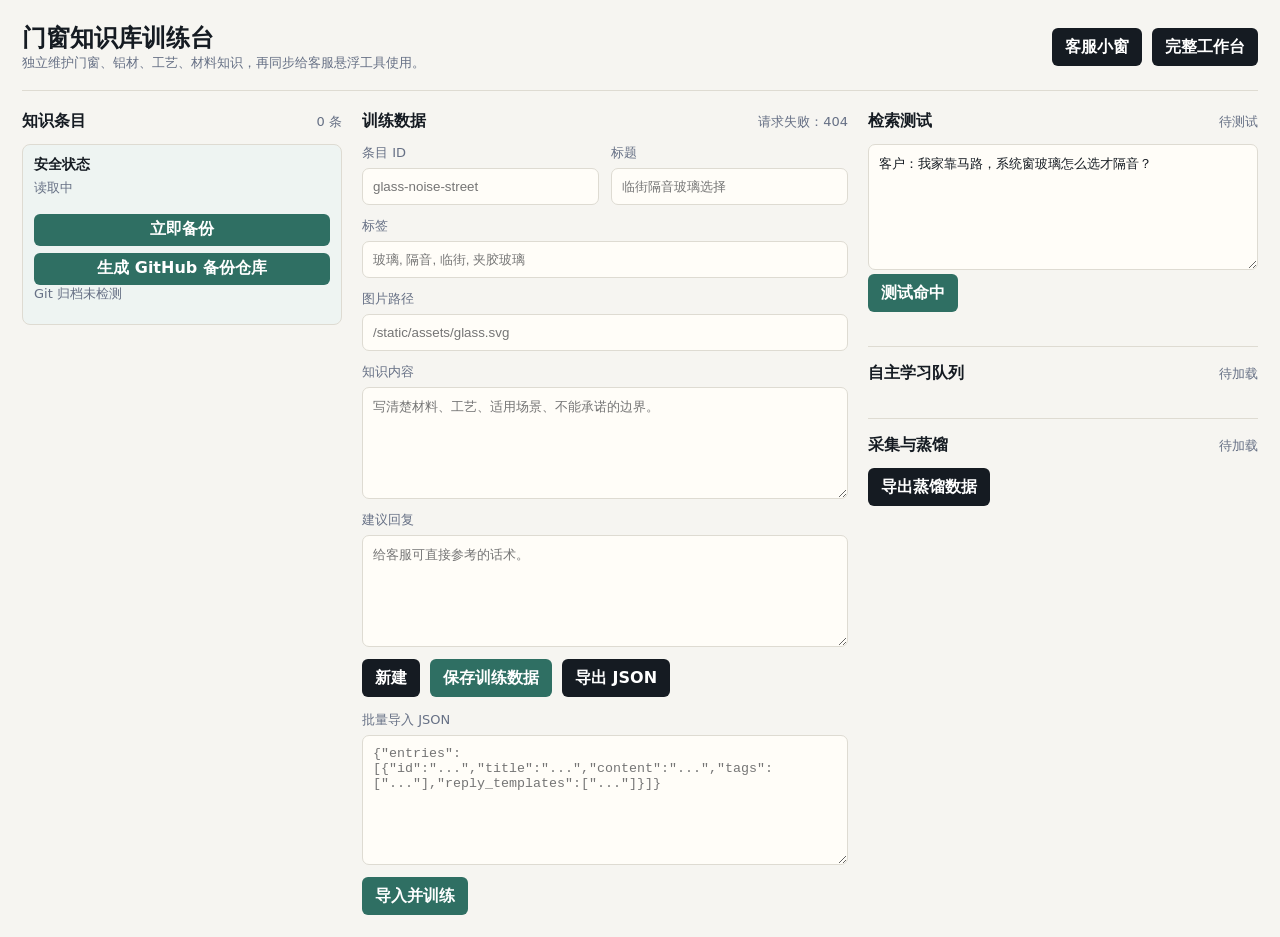
==== static/kb_trainer.html @ 3c10f02a "Update to Gemini Intelligent Version: RAG, Comment Section Collection, and Auto-Learning" ====
<!doctype html>
<html lang="zh-CN">
  <head>
    <meta charset="utf-8" />
    <meta name="viewport" content="width=device-width, initial-scale=1" />
    <title>门窗知识库训练台</title>
    <link rel="icon" href="/static/assets/favicon.svg" type="image/svg+xml" />
    <link rel="stylesheet" href="/static/kb_trainer.css" />
  </head>
  <body>
    <main class="trainer-shell">
      <header class="trainer-header">
        <div>
          <h1>门窗知识库训练台</h1>
          <p>独立维护门窗、铝材、工艺、材料知识，再同步给客服悬浮工具使用。</p>
        </div>
        <nav>
          <a href="/overlay">客服小窗</a>
          <a href="/">完整工作台</a>
        </nav>
      </header>

      <section class="trainer-grid">
        <aside class="entry-list">
          <div class="section-head">
            <h2>知识条目</h2>
            <span id="entryCount">0 条</span>
          </div>
          <div class="safety-box">
            <strong>安全状态</strong>
            <p id="kbStatus">读取中</p>
            <button id="backupBtn">立即备份</button>
            <button id="githubBackupBtn">生成 GitHub 备份仓库</button>
            <p id="githubStatus">Git 归档未检测</p>
          </div>
          <div id="entryList"></div>
        </aside>

        <section class="editor">
          <div class="section-head">
            <h2>训练数据</h2>
            <span id="saveStatus">未保存</span>
          </div>
          <div class="form-grid">
            <label>条目 ID<input id="entryId" placeholder="glass-noise-street" /></label>
            <label>标题<input id="entryTitle" placeholder="临街隔音玻璃选择" /></label>
            <label class="wide">标签<input id="entryTags" placeholder="玻璃, 隔音, 临街, 夹胶玻璃" /></label>
            <label class="wide">图片路径<input id="entryImage" placeholder="/static/assets/glass.svg" /></label>
            <label class="wide">知识内容<textarea id="entryContent" placeholder="写清楚材料、工艺、适用场景、不能承诺的边界。"></textarea></label>
            <label class="wide">建议回复<textarea id="entryReply" placeholder="给客服可直接参考的话术。"></textarea></label>
          </div>
          <div class="action-row">
            <button id="newBtn">新建</button>
            <button id="saveBtn">保存训练数据</button>
            <button id="exportBtn">导出 JSON</button>
          </div>
          <label class="import-box">
            批量导入 JSON
            <textarea id="importJson" placeholder='{"entries":[{"id":"...","title":"...","content":"...","tags":["..."],"reply_templates":["..."]}]}'></textarea>
          </label>
          <div class="action-row">
            <button id="importBtn">导入并训练</button>
          </div>
        </section>

        <aside class="tester">
          <div class="section-head">
            <h2>检索测试</h2>
            <span id="testStatus">待测试</span>
          </div>
          <textarea id="testQuery">客户：我家靠马路，系统窗玻璃怎么选才隔音？</textarea>
          <button id="testBtn">测试命中</button>
          <div id="testResults" class="results"></div>
          <div class="section-head learning-head">
            <h2>自主学习队列</h2>
            <span id="learningStatus">待加载</span>
          </div>
          <div id="learningList" class="results"></div>
          <div class="section-head learning-head">
            <h2>采集与蒸馏</h2>
            <span id="interactionStatus">待加载</span>
          </div>
          <button id="exportDistillBtn">导出蒸馏数据</button>
          <div id="interactionList" class="results"></div>
        </aside>
      </section>
    </main>
    <script src="/static/kb_trainer.js"></script>
  </body>
</html>
---- static/kb_trainer.css ----
:root {
  --bg: #f6f5f1;
  --surface: #fff;
  --paper: #fffdf8;
  --ink: #151b22;
  --muted: #667085;
  --line: #dedbd2;
  --accent: #c94f3d;
  --green: #2f6f63;
}

* { box-sizing: border-box; }

body {
  background: var(--bg);
  color: var(--ink);
  font-family: Inter, ui-sans-serif, system-ui, -apple-system, BlinkMacSystemFont, "Segoe UI", sans-serif;
  margin: 0;
}

button,
a {
  align-items: center;
  background: var(--ink);
  border: 0;
  border-radius: 6px;
  color: #fff;
  cursor: pointer;
  display: inline-flex;
  font: inherit;
  font-weight: 700;
  justify-content: center;
  min-height: 38px;
  padding: 0 13px;
  text-decoration: none;
}

button:hover,
a:hover { background: var(--accent); }

.trainer-shell {
  min-height: 100vh;
  padding: 22px;
}

.trainer-header {
  align-items: center;
  border-bottom: 1px solid var(--line);
  display: flex;
  gap: 18px;
  justify-content: space-between;
  padding-bottom: 18px;
}

h1, h2, p { margin: 0; }
h1 { font-size: 24px; letter-spacing: 0; }
h2 { font-size: 16px; }
p, span { color: var(--muted); font-size: 13px; }

nav,
.action-row {
  display: flex;
  gap: 10px;
}

.trainer-grid {
  display: grid;
  gap: 20px;
  grid-template-columns: minmax(250px, 320px) minmax(420px, 1fr) minmax(300px, 390px);
  padding-top: 20px;
}

.section-head {
  align-items: center;
  display: flex;
  justify-content: space-between;
  margin-bottom: 12px;
}

#entryList {
  display: grid;
  gap: 9px;
}

.safety-box {
  background: #eef4f2;
  border: 1px solid var(--line);
  border-radius: 8px;
  margin-bottom: 12px;
  padding: 11px;
}

.safety-box strong {
  display: block;
  font-size: 14px;
  margin-bottom: 5px;
}

.safety-box p {
  line-height: 1.45;
  margin-bottom: 9px;
}

.safety-box button {
  background: var(--green);
  margin-top: 7px;
  min-height: 32px;
  width: 100%;
}

.entry-button {
  background: var(--surface);
  border: 1px solid var(--line);
  color: var(--ink);
  display: block;
  height: auto;
  padding: 11px;
  text-align: left;
  width: 100%;
}

.entry-button:hover,
.entry-button.active {
  background: #fff7ed;
  border-color: var(--accent);
}

.entry-button strong {
  display: block;
  font-size: 14px;
  margin-bottom: 4px;
}

.entry-button small { color: var(--muted); }

.form-grid {
  display: grid;
  gap: 12px;
  grid-template-columns: 1fr 1fr;
}

label {
  color: var(--muted);
  display: grid;
  font-size: 13px;
  gap: 6px;
}

label.wide,
.import-box { grid-column: 1 / -1; }

input,
textarea {
  background: var(--paper);
  border: 1px solid var(--line);
  border-radius: 7px;
  color: var(--ink);
  font: 14px/1.5 inherit;
  padding: 10px;
  width: 100%;
}

textarea {
  min-height: 112px;
  resize: vertical;
}

.import-box { margin-top: 14px; }
.import-box textarea {
  font-family: ui-monospace, SFMono-Regular, Menlo, Consolas, monospace;
  min-height: 130px;
}

.action-row { margin-top: 12px; }
.action-row button:nth-child(2),
#testBtn,
#importBtn { background: var(--green); }

.tester > textarea { min-height: 126px; }

.results {
  display: grid;
  gap: 10px;
  margin-top: 14px;
}

.learning-head {
  border-top: 1px solid var(--line);
  margin-top: 20px;
  padding-top: 16px;
}

.result-card {
  background: var(--surface);
  border-left: 4px solid var(--accent);
  border-radius: 8px;
  padding: 12px;
}

.result-card strong {
  display: block;
  margin-bottom: 6px;
}

.result-card p {
  color: var(--ink);
  line-height: 1.5;
}

.result-card .learning-actions {
  display: flex;
  gap: 8px;
  margin-top: 10px;
}

.result-card .learning-actions button {
  min-height: 32px;
}

.chips {
  display: flex;
  flex-wrap: wrap;
  gap: 6px;
  margin-top: 8px;
}

.chip {
  background: #ebe7dc;
  border-radius: 999px;
  color: #344054;
  font-size: 12px;
  padding: 3px 8px;
}

@media (max-width: 1080px) {
  .trainer-grid { grid-template-columns: 1fr; }
  .trainer-header { align-items: start; flex-direction: column; }
}
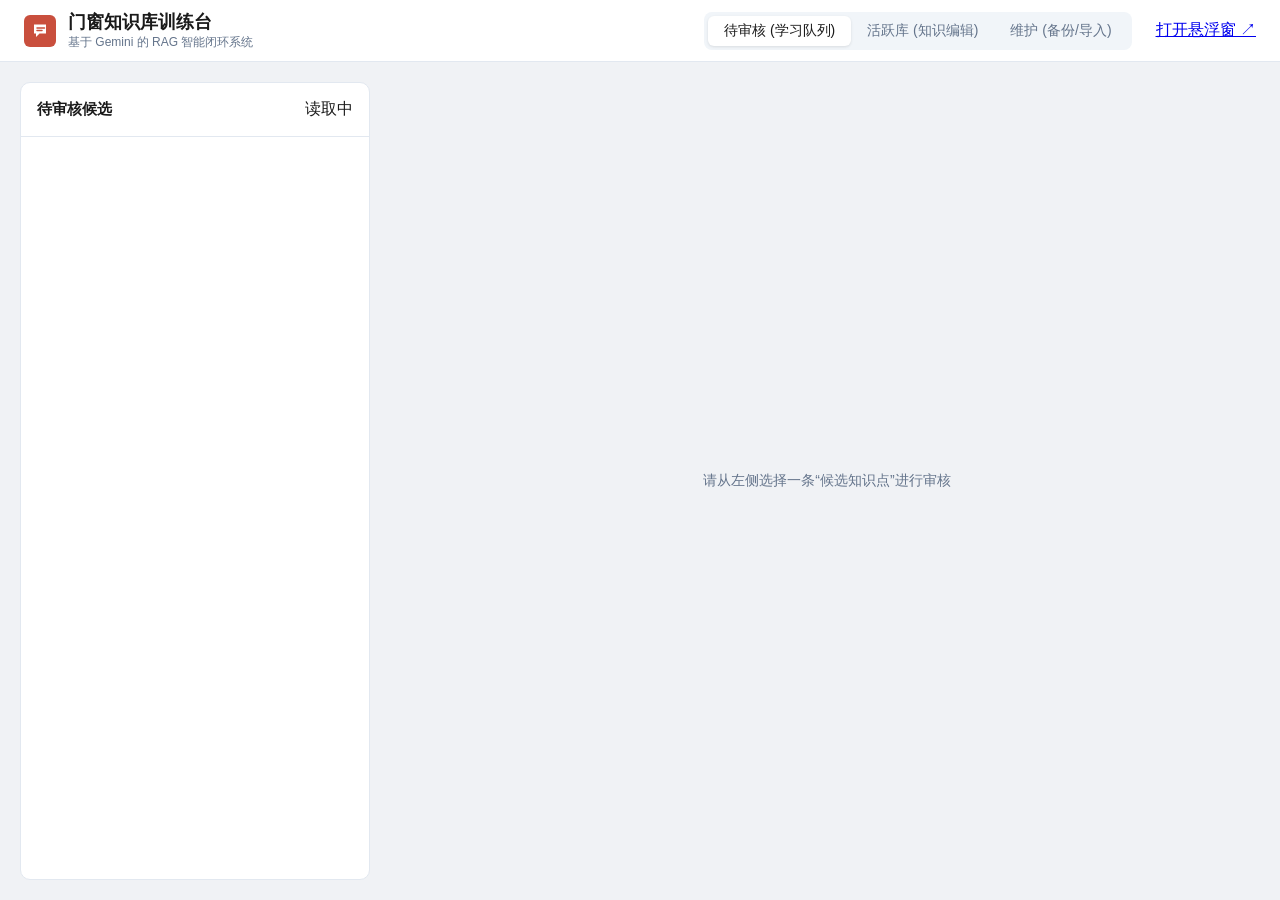
==== commit 9299fab6: "Add multi-modal support for precise window profile brand recognition" ====
--- a/static/kb_trainer.html
+++ b/static/kb_trainer.html
@@ -10,80 +10,131 @@
   <body>
     <main class="trainer-shell">
       <header class="trainer-header">
-        <div>
-          <h1>门窗知识库训练台</h1>
-          <p>独立维护门窗、铝材、工艺、材料知识，再同步给客服悬浮工具使用。</p>
+        <div class="brand">
+          <img src="/static/assets/favicon.svg" width="32" height="32" />
+          <div>
+            <h1>门窗知识库训练台</h1>
+            <p>基于 Gemini 的 RAG 智能闭环系统</p>
+          </div>
         </div>
-        <nav>
-          <a href="/overlay">客服小窗</a>
-          <a href="/">完整工作台</a>
+        <nav class="main-nav">
+          <div class="tabs">
+            <button class="tab-btn active" data-tab="learning">待审核 (学习队列)</button>
+            <button class="tab-btn" data-tab="kb">活跃库 (知识编辑)</button>
+            <button class="tab-btn" data-tab="tools">维护 (备份/导入)</button>
+          </div>
+          <div class="external-links">
+            <a href="/overlay" target="_blank" class="secondary">打开悬浮窗 ↗</a>
+          </div>
         </nav>
       </header>
 
-      <section class="trainer-grid">
-        <aside class="entry-list">
-          <div class="section-head">
-            <h2>知识条目</h2>
-            <span id="entryCount">0 条</span>
-          </div>
-          <div class="safety-box">
-            <strong>安全状态</strong>
-            <p id="kbStatus">读取中</p>
-            <button id="backupBtn">立即备份</button>
-            <button id="githubBackupBtn">生成 GitHub 备份仓库</button>
-            <p id="githubStatus">Git 归档未检测</p>
-          </div>
-          <div id="entryList"></div>
-        </aside>
+      <!-- 1. 学习队列页面 (核心工作流) -->
+      <section id="tab-learning" class="tab-content active">
+        <div class="trainer-grid-two">
+          <aside class="queue-list">
+            <div class="section-head">
+              <h2>待审核候选</h2>
+              <span id="learningStatus">读取中</span>
+            </div>
+            <div id="learningList" class="results scrollable"></div>
+          </aside>
+          
+          <section class="review-focus">
+            <div id="reviewPlaceholder" class="placeholder-msg">请从左侧选择一条“候选知识点”进行审核</div>
+            <div id="reviewEditor" class="editor hidden">
+                <div class="section-head">
+                  <h2>AI 建议详情</h2>
+                  <div class="action-row">
+                    <button id="rejectBtn" class="danger">拒绝</button>
+                    <button id="approveBtn" class="success">采纳进库</button>
+                  </div>
+                </div>
+                <div class="source-bubble">
+                  <strong>用户原文：</strong>
+                  <p id="sourceText"></p>
+                  <small id="learningReason"></small>
+                </div>
+                <div class="form-grid">
+                  <label>标题<input id="revTitle" /></label>
+                  <label class="wide">标签 (逗号分隔)<input id="revTags" /></label>
+                  <label class="wide">知识内容<textarea id="revContent"></textarea></label>
+                  <label class="wide">回复话术建议<textarea id="revReply"></textarea></label>
+                </div>
+            </div>
+          </section>
+        </div>
+      </section>
 
-        <section class="editor">
-          <div class="section-head">
-            <h2>训练数据</h2>
-            <span id="saveStatus">未保存</span>
-          </div>
-          <div class="form-grid">
-            <label>条目 ID<input id="entryId" placeholder="glass-noise-street" /></label>
-            <label>标题<input id="entryTitle" placeholder="临街隔音玻璃选择" /></label>
-            <label class="wide">标签<input id="entryTags" placeholder="玻璃, 隔音, 临街, 夹胶玻璃" /></label>
-            <label class="wide">图片路径<input id="entryImage" placeholder="/static/assets/glass.svg" /></label>
-            <label class="wide">知识内容<textarea id="entryContent" placeholder="写清楚材料、工艺、适用场景、不能承诺的边界。"></textarea></label>
-            <label class="wide">建议回复<textarea id="entryReply" placeholder="给客服可直接参考的话术。"></textarea></label>
-          </div>
-          <div class="action-row">
-            <button id="newBtn">新建</button>
-            <button id="saveBtn">保存训练数据</button>
-            <button id="exportBtn">导出 JSON</button>
-          </div>
-          <label class="import-box">
-            批量导入 JSON
-            <textarea id="importJson" placeholder='{"entries":[{"id":"...","title":"...","content":"...","tags":["..."],"reply_templates":["..."]}]}'></textarea>
-          </label>
-          <div class="action-row">
-            <button id="importBtn">导入并训练</button>
-          </div>
-        </section>
+      <!-- 2. 活跃知识库编辑 -->
+      <section id="tab-kb" class="tab-content">
+        <div class="trainer-grid">
+          <aside class="entry-list scrollable">
+            <div class="section-head">
+              <h2>所有条目</h2>
+              <span id="entryCount">0 条</span>
+            </div>
+            <div id="entryList"></div>
+          </aside>
+          <section class="editor">
+            <div class="section-head">
+              <h2>知识编辑</h2>
+              <span id="saveStatus">就绪</span>
+            </div>
+            <div class="form-grid">
+              <label>条目 ID<input id="entryId" readonly/></label>
+              <label>标题<input id="entryTitle" /></label>
+              <label class="wide">标签<input id="entryTags" /></label>
+              <label class="wide">知识内容<textarea id="entryContent"></textarea></label>
+              <label class="wide">回复模板<textarea id="entryReply"></textarea></label>
+            </div>
+            <div class="action-row">
+              <button id="newBtn">新建</button>
+              <button id="saveBtn" class="success">保存更改</button>
+            </div>
+          </section>
+          <aside class="tester">
+            <div class="section-head"><h2>检索测试</h2></div>
+            <textarea id="testQuery" placeholder="输入客户问题测试命中情况..."></textarea>
+            <button id="testBtn">测试 RAG 命中</button>
+            <div id="testResults" class="results"></div>
+          </aside>
+        </div>
+      </section>
 
-        <aside class="tester">
-          <div class="section-head">
-            <h2>检索测试</h2>
-            <span id="testStatus">待测试</span>
-          </div>
-          <textarea id="testQuery">客户：我家靠马路，系统窗玻璃怎么选才隔音？</textarea>
-          <button id="testBtn">测试命中</button>
-          <div id="testResults" class="results"></div>
-          <div class="section-head learning-head">
-            <h2>自主学习队列</h2>
-            <span id="learningStatus">待加载</span>
-          </div>
-          <div id="learningList" class="results"></div>
-          <div class="section-head learning-head">
-            <h2>采集与蒸馏</h2>
-            <span id="interactionStatus">待加载</span>
-          </div>
-          <button id="exportDistillBtn">导出蒸馏数据</button>
-          <div id="interactionList" class="results"></div>
-        </aside>
+      <!-- 3. 系统工具 -->
+      <section id="tab-tools" class="tab-content">
+        <div class="tools-grid">
+            <div class="tool-card">
+                <h3>数据备份</h3>
+                <p id="kbStatus">正在检查本地存储...</p>
+                <div class="action-row">
+                    <button id="backupBtn">本地备份</button>
+                    <button id="githubBackupBtn">GitHub 归档</button>
+                </div>
+                <p id="githubStatus" class="status-text"></p>
+            </div>
+            <div class="tool-card">
+                <h3>批量操作</h3>
+                <textarea id="importJson" placeholder="粘贴 JSON 数据进行导入..."></textarea>
+                <div class="action-row">
+                    <button id="importBtn">导入训练集</button>
+                    <button id="exportBtn" class="secondary">导出完整库</button>
+                </div>
+            </div>
+            <div class="tool-card">
+                <h3>采集与蒸馏</h3>
+                <div class="url-harvest-box">
+                    <input id="harvestUrl" placeholder="粘贴分享链接 (如小红书)..." />
+                    <button id="harvestBtn">一键采集评论</button>
+                </div>
+                <p id="interactionStatus">统计中...</p>
+                <button id="exportDistillBtn">导出对话蒸馏数据</button>
+                <div id="interactionList" class="compact-list scrollable"></div>
+            </div>
+        </div>
       </section>
+
     </main>
     <script src="/static/kb_trainer.js"></script>
   </body>
--- a/static/kb_trainer.css
+++ b/static/kb_trainer.css
@@ -1,12 +1,15 @@
 :root {
-  --bg: #f6f5f1;
-  --surface: #fff;
+  --bg: #f0f2f5;
+  --surface: #ffffff;
   --paper: #fffdf8;
-  --ink: #151b22;
-  --muted: #667085;
-  --line: #dedbd2;
-  --accent: #c94f3d;
-  --green: #2f6f63;
+  --ink: #1a1a1a;
+  --muted: #64748b;
+  --line: #e2e8f0;
+  --accent: #2563eb;
+  --success: #10b981;
+  --danger: #ef4444;
+  --secondary: #64748b;
+  --radius: 10px;
 }
 
 * { box-sizing: border-box; }
@@ -14,225 +17,219 @@
 body {
   background: var(--bg);
   color: var(--ink);
-  font-family: Inter, ui-sans-serif, system-ui, -apple-system, BlinkMacSystemFont, "Segoe UI", sans-serif;
+  font-family: -apple-system, BlinkMacSystemFont, "Segoe UI", Roboto, sans-serif;
   margin: 0;
-}
-
-button,
-a {
-  align-items: center;
-  background: var(--ink);
+  height: 100vh;
+  overflow: hidden;
+}
+
+.trainer-shell {
+  display: flex;
+  flex-direction: column;
+  height: 100vh;
+}
+
+.trainer-header {
+  background: var(--surface);
+  border-bottom: 1px solid var(--line);
+  display: flex;
+  align-items: center;
+  justify-content: space-between;
+  padding: 10px 24px;
+  flex-shrink: 0;
+}
+
+.brand {
+  display: flex;
+  align-items: center;
+  gap: 12px;
+}
+
+.brand h1 { font-size: 18px; margin: 0; }
+.brand p { font-size: 12px; color: var(--muted); margin: 0; }
+
+.main-nav {
+  display: flex;
+  align-items: center;
+  gap: 24px;
+}
+
+.tabs {
+  display: flex;
+  background: #f1f5f9;
+  padding: 4px;
+  border-radius: 8px;
+}
+
+.tab-btn {
+  background: transparent;
   border: 0;
+  padding: 6px 16px;
+  font-size: 14px;
+  font-weight: 500;
+  color: var(--muted);
+  cursor: pointer;
   border-radius: 6px;
-  color: #fff;
-  cursor: pointer;
-  display: inline-flex;
-  font: inherit;
-  font-weight: 700;
-  justify-content: center;
-  min-height: 38px;
-  padding: 0 13px;
-  text-decoration: none;
-}
-
-button:hover,
-a:hover { background: var(--accent); }
-
-.trainer-shell {
-  min-height: 100vh;
-  padding: 22px;
-}
-
-.trainer-header {
-  align-items: center;
-  border-bottom: 1px solid var(--line);
-  display: flex;
-  gap: 18px;
-  justify-content: space-between;
-  padding-bottom: 18px;
-}
-
-h1, h2, p { margin: 0; }
-h1 { font-size: 24px; letter-spacing: 0; }
-h2 { font-size: 16px; }
-p, span { color: var(--muted); font-size: 13px; }
-
-nav,
-.action-row {
-  display: flex;
-  gap: 10px;
-}
-
+  transition: all 0.2s;
+  min-height: auto;
+}
+
+.tab-btn.active {
+  background: var(--surface);
+  color: var(--ink);
+  box-shadow: 0 1px 3px rgba(0,0,0,0.1);
+}
+
+.tab-content {
+  display: none;
+  flex: 1;
+  overflow: hidden;
+  padding: 20px;
+}
+
+.tab-content.active { display: flex; }
+
+/* Grid Layouts */
 .trainer-grid {
   display: grid;
+  grid-template-columns: 280px 1fr 320px;
   gap: 20px;
-  grid-template-columns: minmax(250px, 320px) minmax(420px, 1fr) minmax(300px, 390px);
-  padding-top: 20px;
-}
+  width: 100%;
+  height: 100%;
+}
+
+.trainer-grid-two {
+  display: grid;
+  grid-template-columns: 350px 1fr;
+  gap: 24px;
+  width: 100%;
+  height: 100%;
+}
+
+aside, .editor, .tool-card {
+  background: var(--surface);
+  border-radius: var(--radius);
+  border: 1px solid var(--line);
+  display: flex;
+  flex-direction: column;
+}
+
+.scrollable { overflow-y: auto; padding-right: 4px; }
 
 .section-head {
-  align-items: center;
+  padding: 16px;
+  border-bottom: 1px solid var(--line);
   display: flex;
   justify-content: space-between;
-  margin-bottom: 12px;
-}
-
-#entryList {
+  align-items: center;
+  flex-shrink: 0;
+}
+
+.section-head h2 { font-size: 15px; margin: 0; }
+
+/* Form Elements */
+.form-grid {
   display: grid;
-  gap: 9px;
-}
-
-.safety-box {
-  background: #eef4f2;
+  grid-template-columns: 1fr 1fr;
+  gap: 16px;
+  padding: 16px;
+}
+
+label { font-size: 12px; color: var(--muted); display: flex; flex-direction: column; gap: 6px; }
+label.wide { grid-column: 1 / -1; }
+
+input, textarea {
+  background: #f8fafc;
+  border: 1px solid var(--line);
+  border-radius: 6px;
+  padding: 8px 12px;
+  font-size: 14px;
+  width: 100%;
+}
+
+textarea { min-height: 100px; resize: vertical; }
+
+.action-row { padding: 16px; display: flex; gap: 10px; border-top: 1px solid var(--line); margin-top: auto; }
+
+/* Review Focus Specific */
+.review-focus { display: flex; flex-direction: column; height: 100%; position: relative; }
+
+.source-bubble {
+  margin: 16px;
+  background: #fdf2f8;
+  border: 1px solid #fbcfe8;
+  padding: 14px;
+  border-radius: 8px;
+}
+
+.source-bubble strong { display: block; font-size: 12px; color: #9d174d; margin-bottom: 6px; }
+.source-bubble p { margin: 0; font-size: 14px; line-height: 1.5; }
+.source-bubble small { display: block; margin-top: 8px; color: #be185d; opacity: 0.8; font-size: 11px; }
+
+/* Components */
+button {
+  background: var(--ink);
+  color: #fff;
+  border: 0;
+  padding: 8px 16px;
+  border-radius: 6px;
+  font-size: 13px;
+  font-weight: 600;
+  cursor: pointer;
+}
+
+button.success { background: var(--success); }
+button.danger { background: var(--danger); }
+button.secondary { background: var(--secondary); }
+button.secondary-link { background: transparent; color: var(--accent); padding: 0; min-height: auto; text-decoration: underline; }
+
+.entry-button {
+  width: 100%;
+  text-align: left;
+  background: transparent;
+  border: 0;
+  border-bottom: 1px solid #f1f5f9;
+  padding: 12px 16px;
+  cursor: pointer;
+}
+
+.entry-button:hover { background: #f8fafc; }
+.entry-button.active { background: #eff6ff; border-left: 3px solid var(--accent); }
+.entry-button strong { display: block; font-size: 13px; margin-bottom: 4px; color: var(--ink); }
+.entry-button small { font-size: 11px; color: var(--muted); }
+
+.result-card {
+  margin: 12px;
+  padding: 12px;
   border: 1px solid var(--line);
   border-radius: 8px;
-  margin-bottom: 12px;
-  padding: 11px;
-}
-
-.safety-box strong {
-  display: block;
+  cursor: pointer;
+  transition: transform 0.1s;
+}
+
+.result-card:hover { border-color: var(--accent); background: #f8fafc; }
+.result-card.active { border-color: var(--accent); background: #eff6ff; box-shadow: 0 2px 4px rgba(0,0,0,0.05); }
+
+.chips { display: flex; flex-wrap: wrap; gap: 4px; margin-top: 8px; }
+.chip { background: #e2e8f0; color: #475569; font-size: 10px; padding: 2px 6px; border-radius: 4px; }
+
+.placeholder-msg {
+  position: absolute;
+  top: 50%; left: 50%;
+  transform: translate(-50%, -50%);
+  color: var(--muted);
   font-size: 14px;
-  margin-bottom: 5px;
-}
-
-.safety-box p {
-  line-height: 1.45;
-  margin-bottom: 9px;
-}
-
-.safety-box button {
-  background: var(--green);
-  margin-top: 7px;
-  min-height: 32px;
-  width: 100%;
-}
-
-.entry-button {
-  background: var(--surface);
-  border: 1px solid var(--line);
-  color: var(--ink);
-  display: block;
-  height: auto;
-  padding: 11px;
-  text-align: left;
-  width: 100%;
-}
-
-.entry-button:hover,
-.entry-button.active {
-  background: #fff7ed;
-  border-color: var(--accent);
-}
-
-.entry-button strong {
-  display: block;
-  font-size: 14px;
-  margin-bottom: 4px;
-}
-
-.entry-button small { color: var(--muted); }
-
-.form-grid {
-  display: grid;
-  gap: 12px;
-  grid-template-columns: 1fr 1fr;
-}
-
-label {
-  color: var(--muted);
-  display: grid;
-  font-size: 13px;
-  gap: 6px;
-}
-
-label.wide,
-.import-box { grid-column: 1 / -1; }
-
-input,
-textarea {
-  background: var(--paper);
-  border: 1px solid var(--line);
-  border-radius: 7px;
-  color: var(--ink);
-  font: 14px/1.5 inherit;
-  padding: 10px;
-  width: 100%;
-}
-
-textarea {
-  min-height: 112px;
-  resize: vertical;
-}
-
-.import-box { margin-top: 14px; }
-.import-box textarea {
-  font-family: ui-monospace, SFMono-Regular, Menlo, Consolas, monospace;
-  min-height: 130px;
-}
-
-.action-row { margin-top: 12px; }
-.action-row button:nth-child(2),
-#testBtn,
-#importBtn { background: var(--green); }
-
-.tester > textarea { min-height: 126px; }
-
-.results {
-  display: grid;
-  gap: 10px;
-  margin-top: 14px;
-}
-
-.learning-head {
-  border-top: 1px solid var(--line);
-  margin-top: 20px;
-  padding-top: 16px;
-}
-
-.result-card {
-  background: var(--surface);
-  border-left: 4px solid var(--accent);
-  border-radius: 8px;
-  padding: 12px;
-}
-
-.result-card strong {
-  display: block;
-  margin-bottom: 6px;
-}
-
-.result-card p {
-  color: var(--ink);
-  line-height: 1.5;
-}
-
-.result-card .learning-actions {
-  display: flex;
-  gap: 8px;
-  margin-top: 10px;
-}
-
-.result-card .learning-actions button {
-  min-height: 32px;
-}
-
-.chips {
-  display: flex;
-  flex-wrap: wrap;
-  gap: 6px;
-  margin-top: 8px;
-}
-
-.chip {
-  background: #ebe7dc;
-  border-radius: 999px;
-  color: #344054;
-  font-size: 12px;
-  padding: 3px 8px;
-}
-
-@media (max-width: 1080px) {
-  .trainer-grid { grid-template-columns: 1fr; }
-  .trainer-header { align-items: start; flex-direction: column; }
-}
+}
+
+.hidden { display: none !important; }
+
+/* Tools Tab */
+.tools-grid { display: grid; grid-template-columns: repeat(auto-fit, minmax(300px, 1fr)); gap: 24px; width: 100%; }
+.tool-card { padding: 24px; }
+.tool-card h3 { margin-top: 0; font-size: 16px; margin-bottom: 12px; }
+.status-text { font-size: 12px; margin-top: 10px; }
+
+.url-harvest-box { display: flex; flex-direction: column; gap: 8px; margin-bottom: 16px; padding-bottom: 16px; border-bottom: 1px dashed var(--line); }
+.url-harvest-box input { background: #fff; }
+
+.compact-list article { font-size: 12px; margin: 8px 0; border-bottom: 1px solid #f1f5f9; padding-bottom: 8px; }
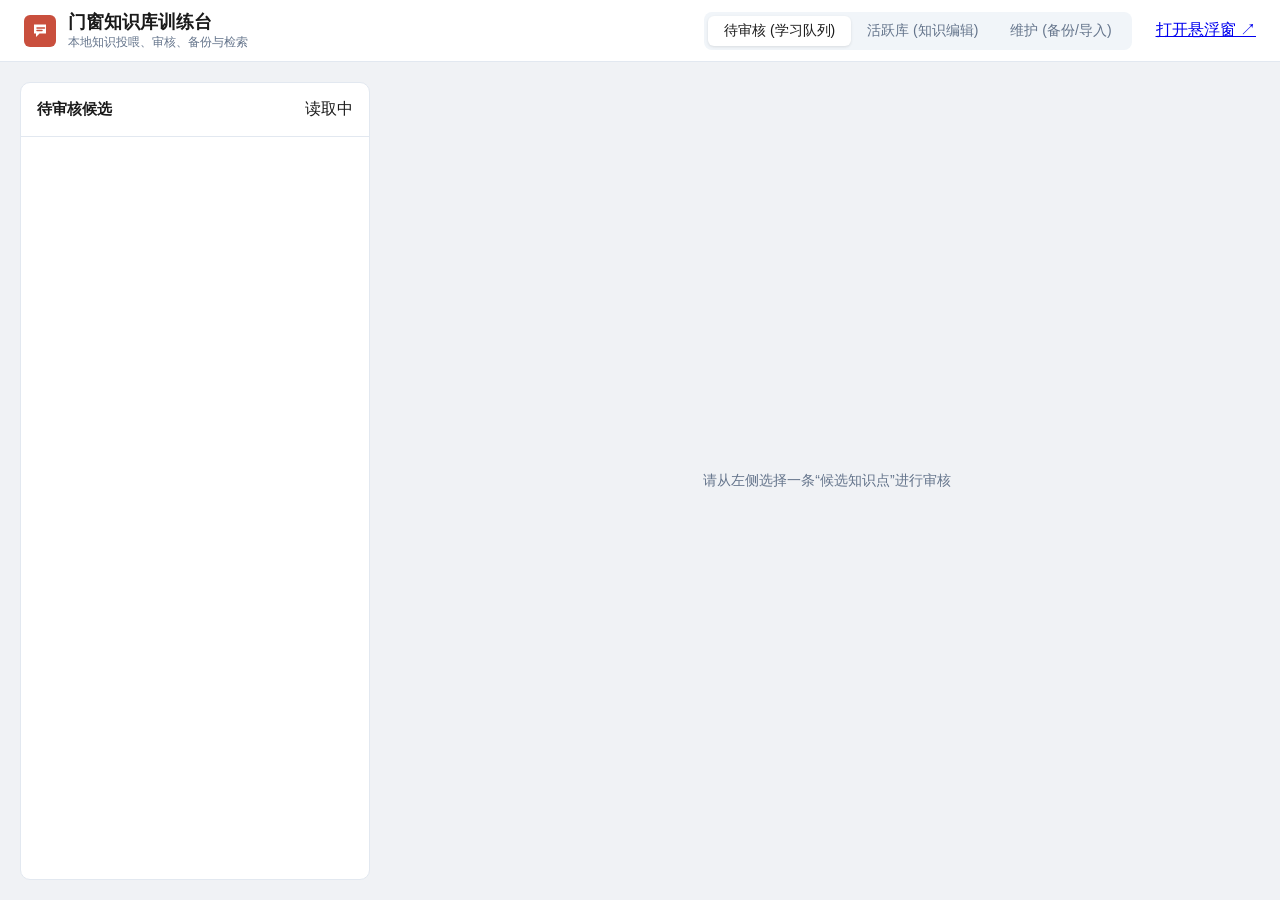
==== commit 1559822e: "Switch vision tool to Codex handoff mode" ====
--- a/static/kb_trainer.html
+++ b/static/kb_trainer.html
@@ -14,7 +14,7 @@
           <img src="/static/assets/favicon.svg" width="32" height="32" />
           <div>
             <h1>门窗知识库训练台</h1>
-            <p>基于 Gemini 的 RAG 智能闭环系统</p>
+            <p>本地知识投喂、审核、备份与检索</p>
           </div>
         </div>
         <nav class="main-nav">
